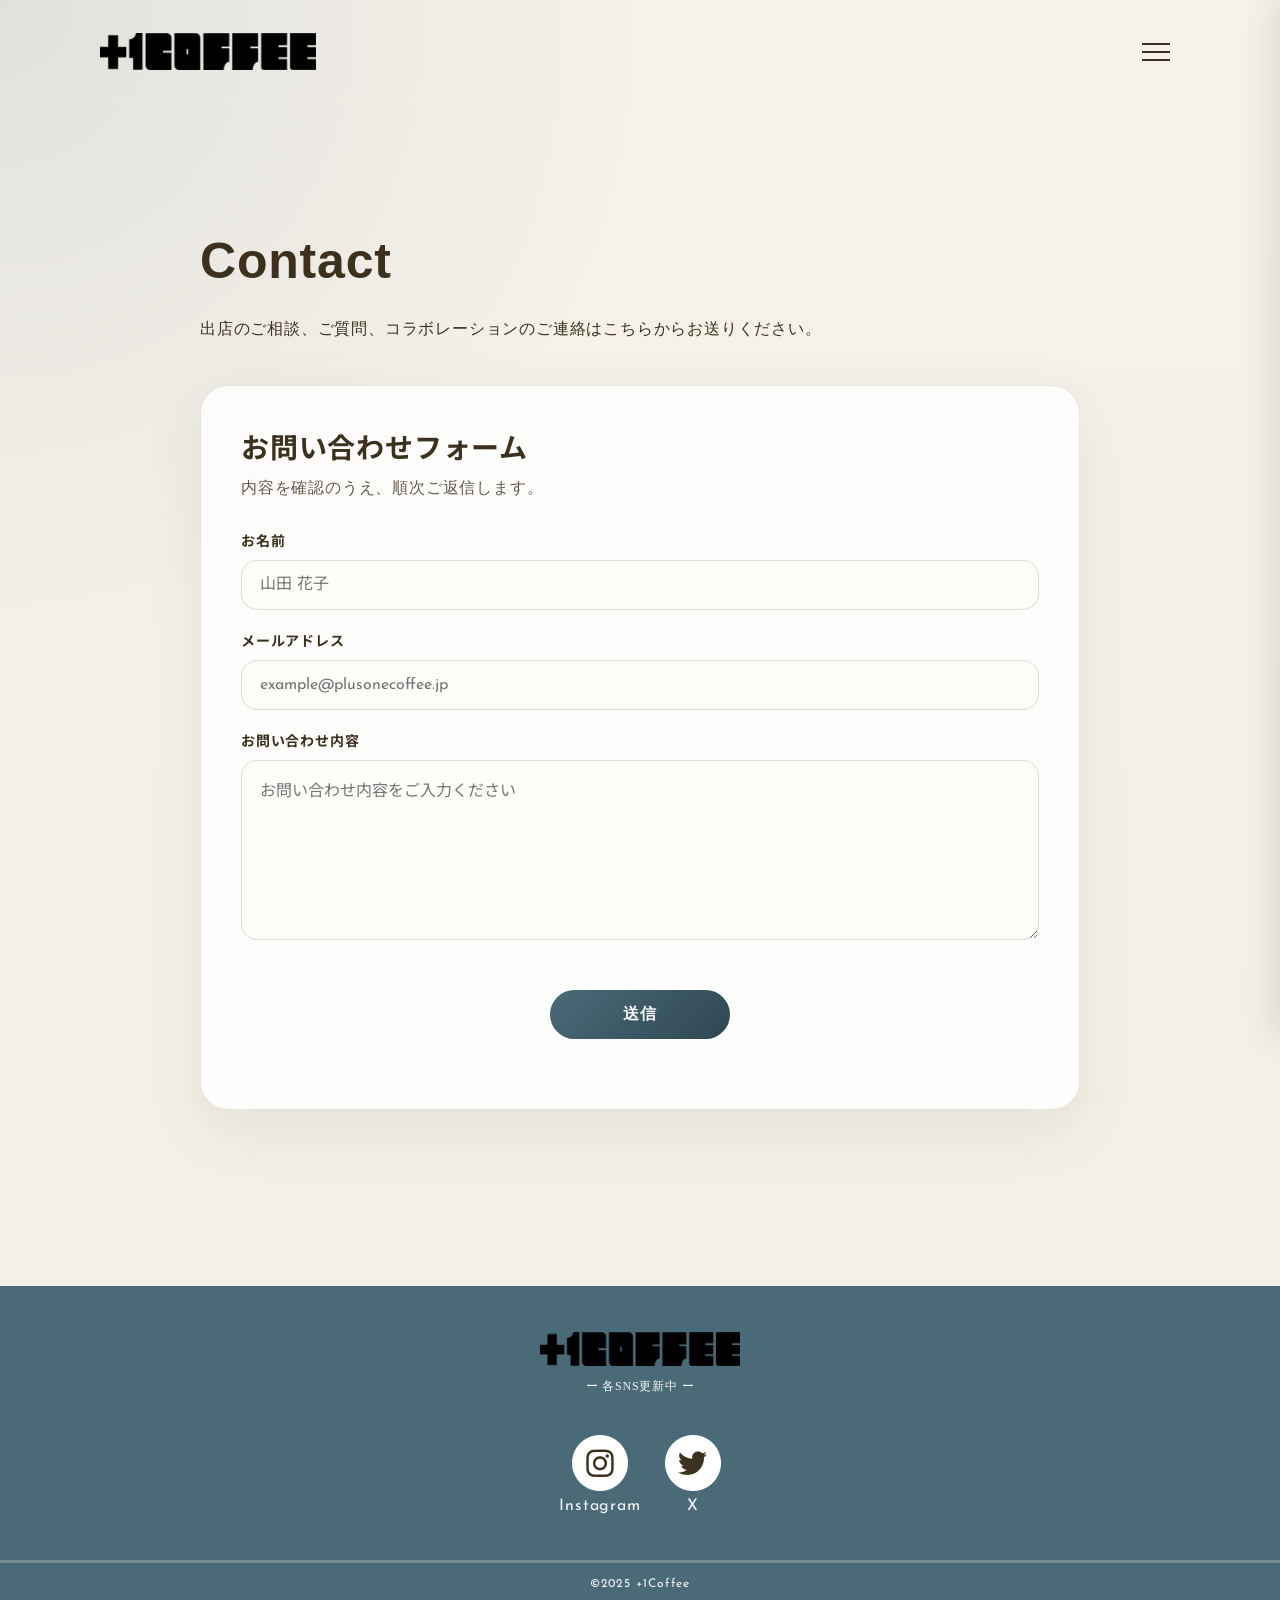
==== contact.html @ cef150f5 "add FAQ and beverages and contact pages" ====
<!DOCTYPE html>
<html lang="ja">
<head>
    <meta charset="UTF-8">
    <meta name="viewport" content="width=device-width, initial-scale=1.0">
    <link rel="icon" href="favicon.ico" type="image/x-icon">
    <meta name="robots" content="noindex">
    <title>+1Coffee - Contact</title>
    <meta name="description" content="+1Coffeeのお問い合わせページです。">

    <link rel="preconnect" href="https://fonts.googleapis.com">
    <link rel="preconnect" href="https://fonts.gstatic.com" crossorigin>
    <link
        href="https://fonts.googleapis.com/css2?family=Josefin+Sans:wght@300;400;700&family=Noto+Sans+JP:wght@300;400;700&display=swap"
        rel="stylesheet"
    >
    <link rel="stylesheet" href="./css/main_style.css">
    <link rel="stylesheet" href="./css/contact_style.css">
</head>
<body>
    <header class="header">
        <div class="header-inner">
            <h1 class="header-logo">
                <a href="./main.html#top">
                    <img src="./img/logo.png" alt="+1Coffee ロゴ">
                </a>
            </h1>
            <button type="button" class="menu-toggle" aria-expanded="false" aria-controls="menu-drawer" aria-label="メニューを開く">
                <span class="menu-toggle-line"></span>
                <span class="menu-toggle-line"></span>
                <span class="menu-toggle-line"></span>
            </button>
        </div>
    </header>
    <div class="menu-drawer-backdrop"></div>
    <nav id="menu-drawer" class="menu-drawer" aria-label="メニューナビゲーション">
        <ul class="menu-drawer-list">
            <li><a href="./main.html" class="menu-drawer-link">Top</a></li>
            <li><a href="./menu.html" class="menu-drawer-link">Beverages</a></li>
            <li><a href="./contact.html" class="menu-drawer-link">Contact</a></li>
            <li><a href="./FAQ.html" class="menu-drawer-link">FAQ</a></li>
        </ul>
    </nav>
    <main>
        <section class="contact-page" id="contact">
            <div class="inner">
                <div class="contact-lead">
                    <h2 class="title contact-title">Contact</h2>
                    <p class="contact-description">
                        出店のご相談、ご質問、コラボレーションのご連絡はこちらからお送りください。
                    </p>
                </div>
                <div class="contact-card">
                    <div class="contact-card-header">
                        <h3 class="contact-card-title">お問い合わせフォーム</h3>
                        <p class="contact-card-text">
                            内容を確認のうえ、順次ご返信します。
                        </p>
                    </div>
                    <form class="contact-form">
                        <label class="contact-field">
                            <span class="contact-label">お名前</span>
                            <input type="text" placeholder="山田 花子" class="contact-input">
                        </label>
                        <label class="contact-field">
                            <span class="contact-label">メールアドレス</span>
                            <input type="email" placeholder="example@plusonecoffee.jp" class="contact-input">
                        </label>
                        <label class="contact-field">
                            <span class="contact-label">お問い合わせ内容</span>
                            <textarea placeholder="お問い合わせ内容をご入力ください" class="contact-textarea"></textarea>
                        </label>
                        <button type="submit" class="contact-submit">送信</button>
                    </form>
                </div>
            </div>
        </section>
    </main>

    <footer class="footer">
        <div class="footer-logo">
            <img src="./img/logo.png" alt="+1Coffee ロゴ">
        </div>
        <p class="footer-text">ー 各SNS更新中 ー</p>
        <ul class="footer-nav-list">
            <li>
                <a href="https://www.instagram.com/plus_one_stand/?__pwa=1" target="_blank" class="footer-nav-item">
                    <img src="./img/icon-instagram.png" alt="Instagramアイコン" class="sns-img">
                    <span class="footer-nav-link-text">Instagram</span>
                </a>
            </li>
            <li>
                <a href="https://x.com/plus_one_coffee/" target="_blank" class="footer-nav-item">
                    <img src="./img/icon-twitter.png" alt="Xアイコン" class="sns-img">
                    <span class="footer-nav-link-text">X</span>
                </a>
            </li>
        </ul>
        <div class="footer-copy-wrapper">
            <small class="footer-copylight">&copy;2025 +1Coffee</small>
        </div>
    </footer>
    <script src="https://ajax.googleapis.com/ajax/libs/jquery/3.6.0/jquery.min.js"></script>
    <script src="./js/main.js"></script>
    <div class="modal_overlay" id="js-modal-overlay"></div>
</body>
</html>
---- css/main_style.css ----
/* =====================
   共通部
===================== */
body {
    font-family: "Josefin Sans", "Noto Sans JP", sans-serif;
    letter-spacing: 0.05em;
    color: #3c301e;
    margin: 0;
    background-color: #f5f5f5;
}

img {
    width: 100%;
    height: auto;
    display: block;
}

.inner {
    padding: 80px 5%;
    max-width: 1200px;
    margin: 0 auto;
}

.title {
    font-size: 50px;
    padding-bottom: 100px;
}

p {
    font-family: "游教科書体";
}

.link {
  text-decoration: none;
}

a {
    text-decoration: none;
    transition: 0.3s;
}

a,
a:hover,
a:visited {
    color: inherit;
}

.products-link,
.beverages-link,
.about-link {
    display: block;
    text-align: center;
    margin: 0 auto;
}

.products-link:hover,
.beverages-link:hover,
.about-link:hover {
    transform: scale(1.05);
}

h1,h2 {
    font-family: "Arial Black", Arial;
}

h3.about-catchphrase {
    text-shadow: 0 0 5px rgba(255,255,255,0.7);
    font-size: 30px;
    font-family: "Big Caslon", "Big Caslon Medium", serif;
}

/* =====================
    Header
===================== */
.header {
    border-bottom: 1px solid rgba(241, 238, 228, 0.25);
    padding: 12px 0;
}

.header-inner {
    padding: 0 40px;
    max-width: 1080px;
    margin: 0 auto;
    display: flex;
    align-items: center;
    justify-content: space-between;
}

.header-logo {
    width: 20%;
}

.menu-toggle {
    position: relative;
    z-index: 30;
    display: inline-flex;
    flex-direction: column;
    justify-content: center;
    gap: 6px;
    width: 48px;
    height: 48px;
    padding: 0;
    border: 0;
    background: transparent;
    cursor: pointer;
}

.menu-toggle-line {
    display: block;
    width: 28px;
    height: 2px;
    margin: 0 auto;
    background-color: #3c301e;
    transition: transform 0.3s ease, opacity 0.3s ease;
}

.menu-drawer-backdrop {
    position: fixed;
    inset: 0;
    background: rgba(60, 48, 30, 0.25);
    opacity: 0;
    visibility: hidden;
    transition: opacity 0.3s ease, visibility 0.3s ease;
    z-index: 20;
}

.menu-drawer {
    position: fixed;
    top: 0;
    right: 0;
    width: min(320px, 82vw);
    height: 100vh;
    padding: 96px 32px 40px;
    background-color: #f1eee4;
    box-shadow: -8px 0 30px rgba(60, 48, 30, 0.12);
    transform: translateX(100%);
    transition: transform 0.3s ease;
    z-index: 25;
}

.menu-drawer-list {
    display: flex;
    flex-direction: column;
    gap: 24px;
    margin: 0;
    padding: 0;
    list-style: none;
}

.menu-drawer-link {
    display: block;
    font-size: 20px;
    font-weight: 700;
}

body.menu-open {
    overflow: hidden;
}

body.menu-open .menu-drawer-backdrop {
    opacity: 1;
    visibility: visible;
}

body.menu-open .menu-drawer {
    transform: translateX(0);
}

body.menu-open .menu-toggle-line:nth-child(1) {
    transform: translateY(8px) rotate(45deg);
}

body.menu-open .menu-toggle-line:nth-child(2) {
    opacity: 0;
}

body.menu-open .menu-toggle-line:nth-child(3) {
    transform: translateY(-8px) rotate(-45deg);
}

.header-nav-list {
    position: fixed;
    top: 50%;
    left: 24px;
    transform: translateY(-50%);
    list-style: none;
    margin: 0;
    padding: 0;
}

.header-nav-item {
    padding: 5px 20px;
}

/* =====================
   FV
===================== */
.fv {
    position: relative;
    overflow: hidden;
}

.fv-container {
    position: absolute;
    top: 50%;
    left: 50%;
    transform: translate(-50%, -50%);
    z-index: 2;
    text-align: center;
    width: 100%;
}

/* =====================
   News（Accordion）
===================== */
.news-title {
    text-align: left;
    padding-bottom: 40px;
}

.news-list {
    max-width: 800px;
    margin: 0 auto;
}

/* アコーディオンボタン */
.accordion__title {
    position: relative;
    padding-left: 44px;
    cursor: pointer;
    background: none;
    border: none;
    outline: none;
    font-size: 20px;
}

/* 共通線 */
.accordion__title::before,
.accordion__title::after {
    content: "";
    position: absolute;
    left: 0;
    top: 50%;
    width: 14px;
    height: 1.5px;
    background-color: #3c301e;
    transition: opacity 0.3s, transform 0.3s;
}

/* 横線 */
.accordion__title::before {
    transform: translateY(-50%);
}

/* 縦線（＋用） */
.accordion__title::after {
    transform: translateY(-50%) rotate(90deg);
}

/* 開いたら − */
.accordion__title.is-open::after {
    opacity: 0;
}

/* hover */
.accordion__title:hover::before,
.accordion__title:hover::after {
    background-color: #6b8e9e;
}

.accordion__content {
    display: none;
}

.news-item {
    border-bottom: 1px solid rgba(60, 48, 30, 0.2);
    padding: 16px 0;
}

.news-detail {
    margin-top: 12px;
    line-height: 1.8;
    text-align: center;
}

/* =====================
   Products
===================== */
.products-title {
    text-align: center;
}

.products-contents {
    display: flex;
    gap: 40px;
    align-items: center;
}

.products-img {
    width: 50%;
}

/* =====================
   Beverages
===================== */
.beverages-title {
    text-align: right;
}

.beverages-contents {
    display: flex;
    align-items: center;
    gap: 40px;
}

.beverages-text-contents {
    flex: 1;
}

img.beverages-img {
    width: 50%;
    max-width: 100%;
}

.beverages-link-text {
    padding: 60px 0;
    text-align: right;
}

/* =====================
   About
===================== */
.about-title {
    text-align: center;
    padding-bottom: 0;
}

.about-catchphrase {
    text-align: center;
    padding: 100px 0;
    font-size: 40px;
}

.about-text {
    text-align: center;
    padding-bottom: 80px;
}

.about-link-text {
    padding: 60px 0;
    text-align: right;
}

/* =====================
   Shop / Pop-up
===================== */
.shop-map {
    padding: 50px 0;
    width: 60%;
    margin: 0 auto;
}

/* =====================
   Footer
===================== */
.footer {
    background-color: #4A6A78;
    text-align: center;
    padding-top: 46px;
    color: #f5f5f5; /* 黒から白に変更で可読性向上 */
}

.footer-logo {
    width: 200px;
    margin: 0 auto;
}

.footer-text,
.footer-copylight {
    font-size: 12px;
}

.footer-nav-list {
    margin-top: 40px;
    display: flex;
    justify-content: center;
    gap: 24px;
    padding: 0 20px;
    list-style: none;
}

.footer-nav-link-text {
    display: block;
    text-align: center;
    width: 100%;
}
.footer-nav-item {
    display: flex;
    flex-direction: column;
    align-items: center;
}
.sns-img {
    width: 56px;
    display: block;
    padding-bottom: 7px;
}

.footer-copy-wrapper {
    border-top: 3px solid rgba(241, 238, 228, 0.25);
    padding: 12px;
    margin-top: 46px;
}

@media screen and (max-width: 767px) {
    .inner {
        padding: 56px 20px;
    }

    .title {
        font-size: 36px;
        padding-bottom: 56px;
    }

    .header-inner {
        padding: 0 20px;
    }

    .header-logo {
        width: 120px;
    }

    .header-nav {
        display: none;
    }

    .menu-drawer {
        width: 100%;
        padding: 88px 24px 32px;
    }

    .fv {
        min-height: 72vh;
    }

    .fv picture,
    .fv img {
        height: 72vh;
        object-fit: cover;
    }

    .fv-container {
        padding: 0 20px;
        width: calc(100% - 40px);
    }

    h3.about-catchphrase {
        font-size: 24px;
        line-height: 1.6;
    }

    .accordion__title {
        width: 100%;
        font-size: 16px;
        line-height: 1.6;
        text-align: left;
    }

    .products-contents,
    .beverages-contents {
        flex-direction: column;
        gap: 24px;
    }

    .products-img,
    img.beverages-img {
        width: 100%;
    }

    .products-text-contents,
    .beverages-text-contents {
        width: 100%;
    }

    .products-title,
    .beverages-title,
    .about-title {
        text-align: left;
    }

    .about-catchphrase {
        padding: 56px 0 32px;
        font-size: 28px;
        line-height: 1.6;
    }

    .about-text {
        text-align: left;
        padding-bottom: 48px;
        line-height: 1.9;
    }

    .shop-map {
        width: 100%;
        padding: 32px 0 0;
    }

    .footer {
        padding-top: 36px;
    }

    .footer-logo {
        width: 160px;
    }

    .footer-nav-list {
        gap: 20px;
        padding: 0 16px;
    }
}
---- css/contact_style.css ----
body {
    background:
        radial-gradient(circle at top left, rgba(74, 106, 120, 0.12), transparent 32%),
        linear-gradient(180deg, #f6f2ea 0%, #f3efe6 100%);
}

.contact-page {
    padding: 48px 0 96px;
}

.contact-page .inner {
    max-width: 880px;
}

.contact-lead {
    margin-bottom: 40px;
}

.contact-eyebrow {
    margin: 0 0 16px;
    font-size: 14px;
    font-weight: 700;
    letter-spacing: 0.18em;
    text-transform: uppercase;
    color: #4a6a78;
}

.contact-title {
    margin: 0;
    padding-bottom: 24px;
}

.contact-submit {
    justify-self: center;
    margin:30px
}

.contact-description {
    margin: 0;
    max-width: 640px;
    line-height: 1.9;
}

.contact-card {
    padding: 40px;
    border: 1px solid rgba(60, 48, 30, 0.12);
    border-radius: 28px;
    background: rgba(255, 255, 255, 0.82);
    box-shadow: 0 20px 60px rgba(60, 48, 30, 0.08);
    backdrop-filter: blur(8px);
}

.contact-card-header {
    margin-bottom: 28px;
}

.contact-card-title {
    margin: 0 0 8px;
    font-size: 28px;
}

.contact-card-text {
    margin: 0;
    line-height: 1.8;
    color: rgba(60, 48, 30, 0.8);
}

.contact-form {
    display: grid;
    gap: 20px;
}

.contact-field {
    display: grid;
    gap: 10px;
}

.contact-label {
    font-size: 14px;
    font-weight: 700;
}

.contact-input,
.contact-textarea {
    width: 100%;
    box-sizing: border-box;
    padding: 16px 18px;
    border: 1px solid rgba(60, 48, 30, 0.16);
    border-radius: 16px;
    background-color: #fffdfa;
    font: inherit;
    color: inherit;
}

.contact-input:focus,
.contact-textarea:focus {
    outline: none;
    border-color: #4a6a78;
    box-shadow: 0 0 0 4px rgba(74, 106, 120, 0.12);
}

.contact-textarea {
    min-height: 180px;
    resize: vertical;
}

.contact-submit {
    justify-self: center;
    min-width: 180px;
    padding: 14px 28px;
    border: 0;
    border-radius: 999px;
    background: linear-gradient(135deg, #4a6a78 0%, #2f4752 100%);
    color: #f5f5f5;
    font-size: 16px;
    font-weight: 700;
    letter-spacing: 0.08em;
    cursor: pointer;
    transition: transform 0.2s ease, box-shadow 0.2s ease;
}

.contact-submit:hover {
    transform: translateY(-1px);
    box-shadow: 0 12px 24px rgba(47, 71, 82, 0.22);
}

@media screen and (max-width: 767px) {
    .contact-page {
        padding: 32px 0 72px;
    }

    .contact-lead {
        margin-bottom: 28px;
    }

    .contact-title {
        padding-bottom: 16px;
    }

    .contact-card {
        padding: 24px 20px;
        border-radius: 20px;
    }

    .contact-card-title {
        font-size: 22px;
    }

    .contact-submit {
        width: 100%;
        justify-self: stretch;
    }
}
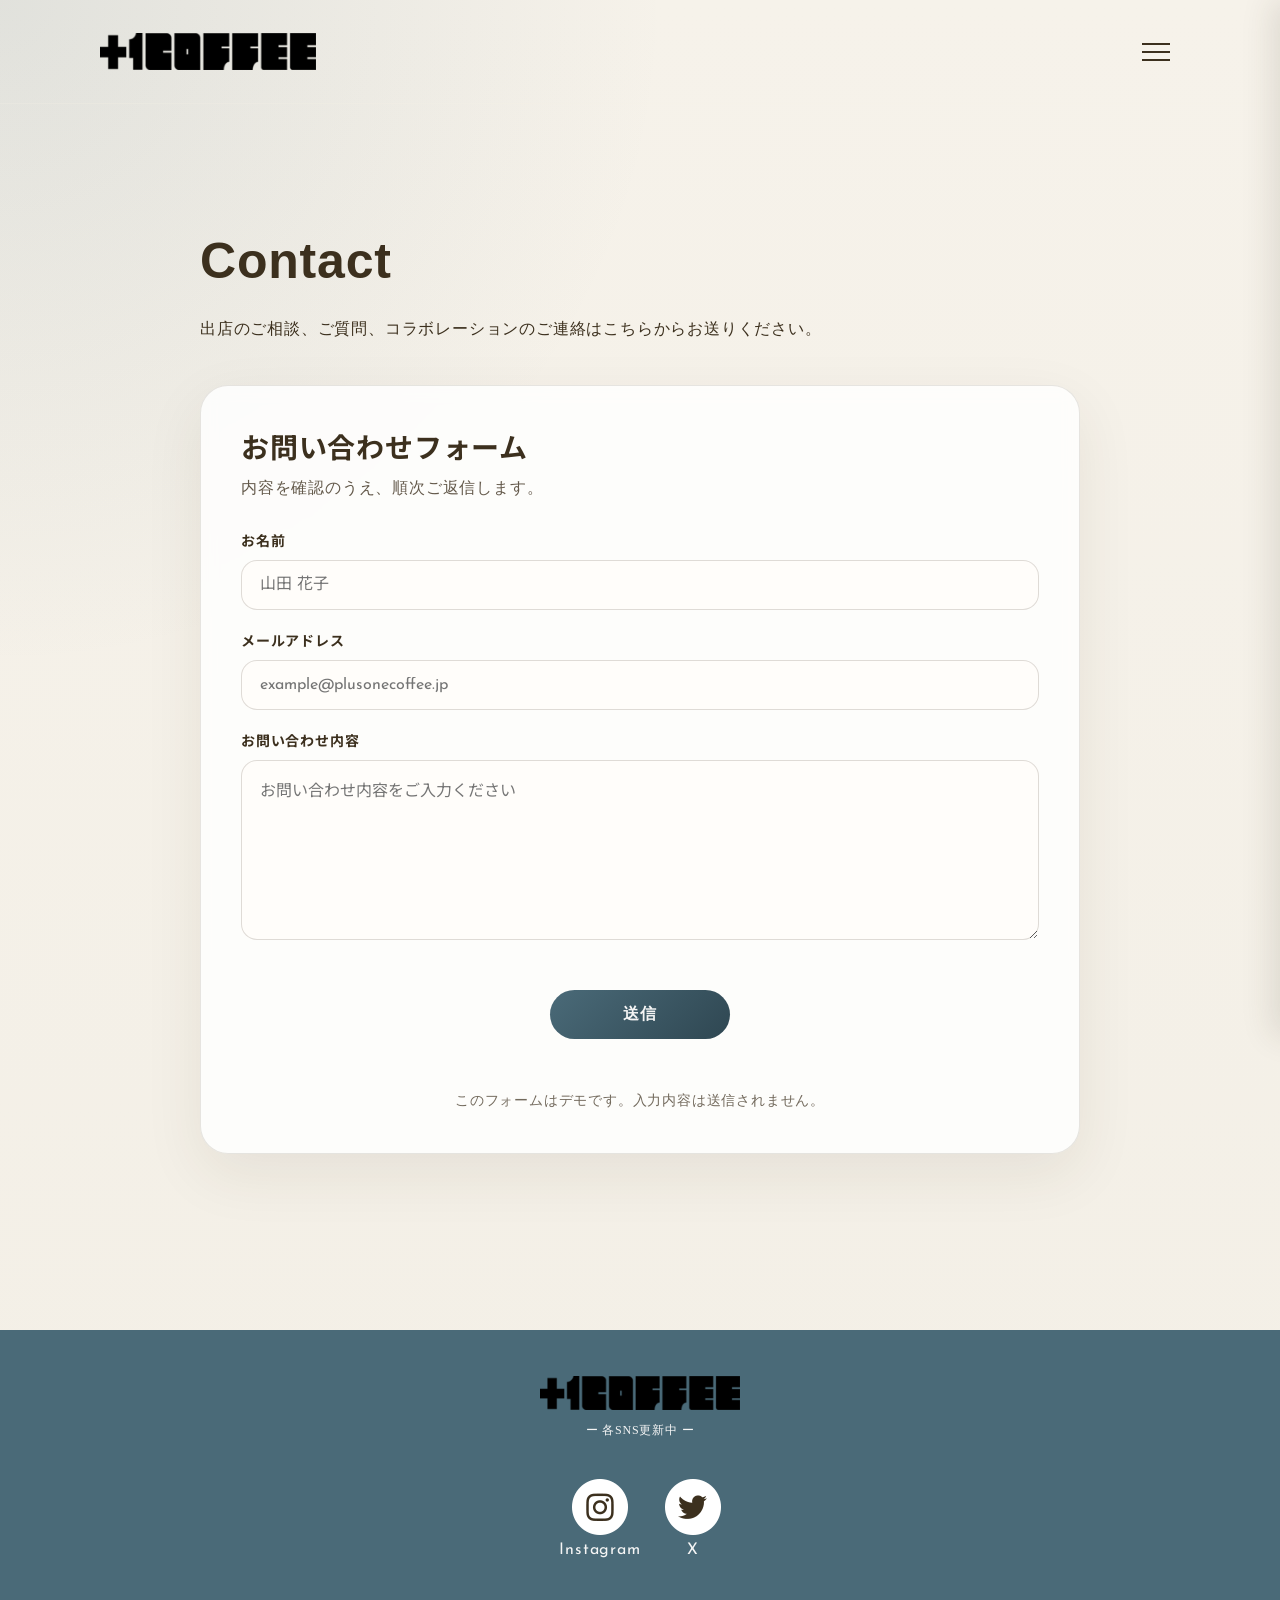
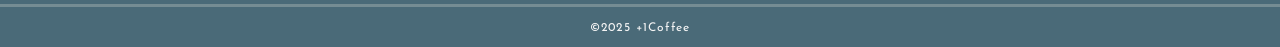
==== commit 47972c66: "Complete site entry point and contact demo" ====
--- a/contact.html
+++ b/contact.html
@@ -21,7 +21,7 @@
     <header class="header">
         <div class="header-inner">
             <h1 class="header-logo">
-                <a href="./main.html#top">
+                <a href="./index.html#top">
                     <img src="./img/logo.png" alt="+1Coffee ロゴ">
                 </a>
             </h1>
@@ -35,7 +35,7 @@
     <div class="menu-drawer-backdrop"></div>
     <nav id="menu-drawer" class="menu-drawer" aria-label="メニューナビゲーション">
         <ul class="menu-drawer-list">
-            <li><a href="./main.html" class="menu-drawer-link">Top</a></li>
+            <li><a href="./index.html" class="menu-drawer-link">Top</a></li>
             <li><a href="./menu.html" class="menu-drawer-link">Beverages</a></li>
             <li><a href="./contact.html" class="menu-drawer-link">Contact</a></li>
             <li><a href="./FAQ.html" class="menu-drawer-link">FAQ</a></li>
@@ -57,20 +57,22 @@
                             内容を確認のうえ、順次ご返信します。
                         </p>
                     </div>
-                    <form class="contact-form">
-                        <label class="contact-field">
+                    <form class="contact-form" id="contact-form">
+                        <label class="contact-field" for="contact-name">
                             <span class="contact-label">お名前</span>
-                            <input type="text" placeholder="山田 花子" class="contact-input">
+                            <input id="contact-name" name="name" type="text" placeholder="山田 花子" autocomplete="name" required class="contact-input">
                         </label>
-                        <label class="contact-field">
+                        <label class="contact-field" for="contact-email">
                             <span class="contact-label">メールアドレス</span>
-                            <input type="email" placeholder="example@plusonecoffee.jp" class="contact-input">
+                            <input id="contact-email" name="email" type="email" placeholder="example@plusonecoffee.jp" autocomplete="email" required class="contact-input">
                         </label>
-                        <label class="contact-field">
+                        <label class="contact-field" for="contact-message">
                             <span class="contact-label">お問い合わせ内容</span>
-                            <textarea placeholder="お問い合わせ内容をご入力ください" class="contact-textarea"></textarea>
+                            <textarea id="contact-message" name="message" placeholder="お問い合わせ内容をご入力ください" required class="contact-textarea"></textarea>
                         </label>
                         <button type="submit" class="contact-submit">送信</button>
+                        <p class="contact-form-note">このフォームはデモです。入力内容は送信されません。</p>
+                        <p class="contact-form-status" id="contact-form-status" role="status" aria-live="polite" tabindex="-1" hidden></p>
                     </form>
                 </div>
             </div>
@@ -84,13 +86,13 @@
         <p class="footer-text">ー 各SNS更新中 ー</p>
         <ul class="footer-nav-list">
             <li>
-                <a href="https://www.instagram.com/plus_one_stand/?__pwa=1" target="_blank" class="footer-nav-item">
+                <a href="https://www.instagram.com/plus_one_stand/?__pwa=1" target="_blank" rel="noopener noreferrer" class="footer-nav-item">
                     <img src="./img/icon-instagram.png" alt="Instagramアイコン" class="sns-img">
                     <span class="footer-nav-link-text">Instagram</span>
                 </a>
             </li>
             <li>
-                <a href="https://x.com/plus_one_coffee/" target="_blank" class="footer-nav-item">
+                <a href="https://x.com/plus_one_coffee/" target="_blank" rel="noopener noreferrer" class="footer-nav-item">
                     <img src="./img/icon-twitter.png" alt="Xアイコン" class="sns-img">
                     <span class="footer-nav-link-text">X</span>
                 </a>
@@ -100,8 +102,6 @@
             <small class="footer-copylight">&copy;2025 +1Coffee</small>
         </div>
     </footer>
-    <script src="https://ajax.googleapis.com/ajax/libs/jquery/3.6.0/jquery.min.js"></script>
     <script src="./js/main.js"></script>
-    <div class="modal_overlay" id="js-modal-overlay"></div>
 </body>
 </html>
--- a/css/contact_style.css
+++ b/css/contact_style.css
@@ -124,6 +124,31 @@
     box-shadow: 0 12px 24px rgba(47, 71, 82, 0.22);
 }
 
+.contact-form-note,
+.contact-form-status {
+    margin: 0;
+    text-align: center;
+    line-height: 1.7;
+}
+
+.contact-form-note {
+    color: rgba(60, 48, 30, 0.72);
+    font-size: 14px;
+}
+
+.contact-form-status {
+    padding: 14px 18px;
+    border-radius: 14px;
+    background-color: rgba(74, 106, 120, 0.12);
+    color: #2f4752;
+    font-weight: 700;
+}
+
+.contact-form-status:focus {
+    outline: 3px solid rgba(74, 106, 120, 0.28);
+    outline-offset: 3px;
+}
+
 @media screen and (max-width: 767px) {
     .contact-page {
         padding: 32px 0 72px;
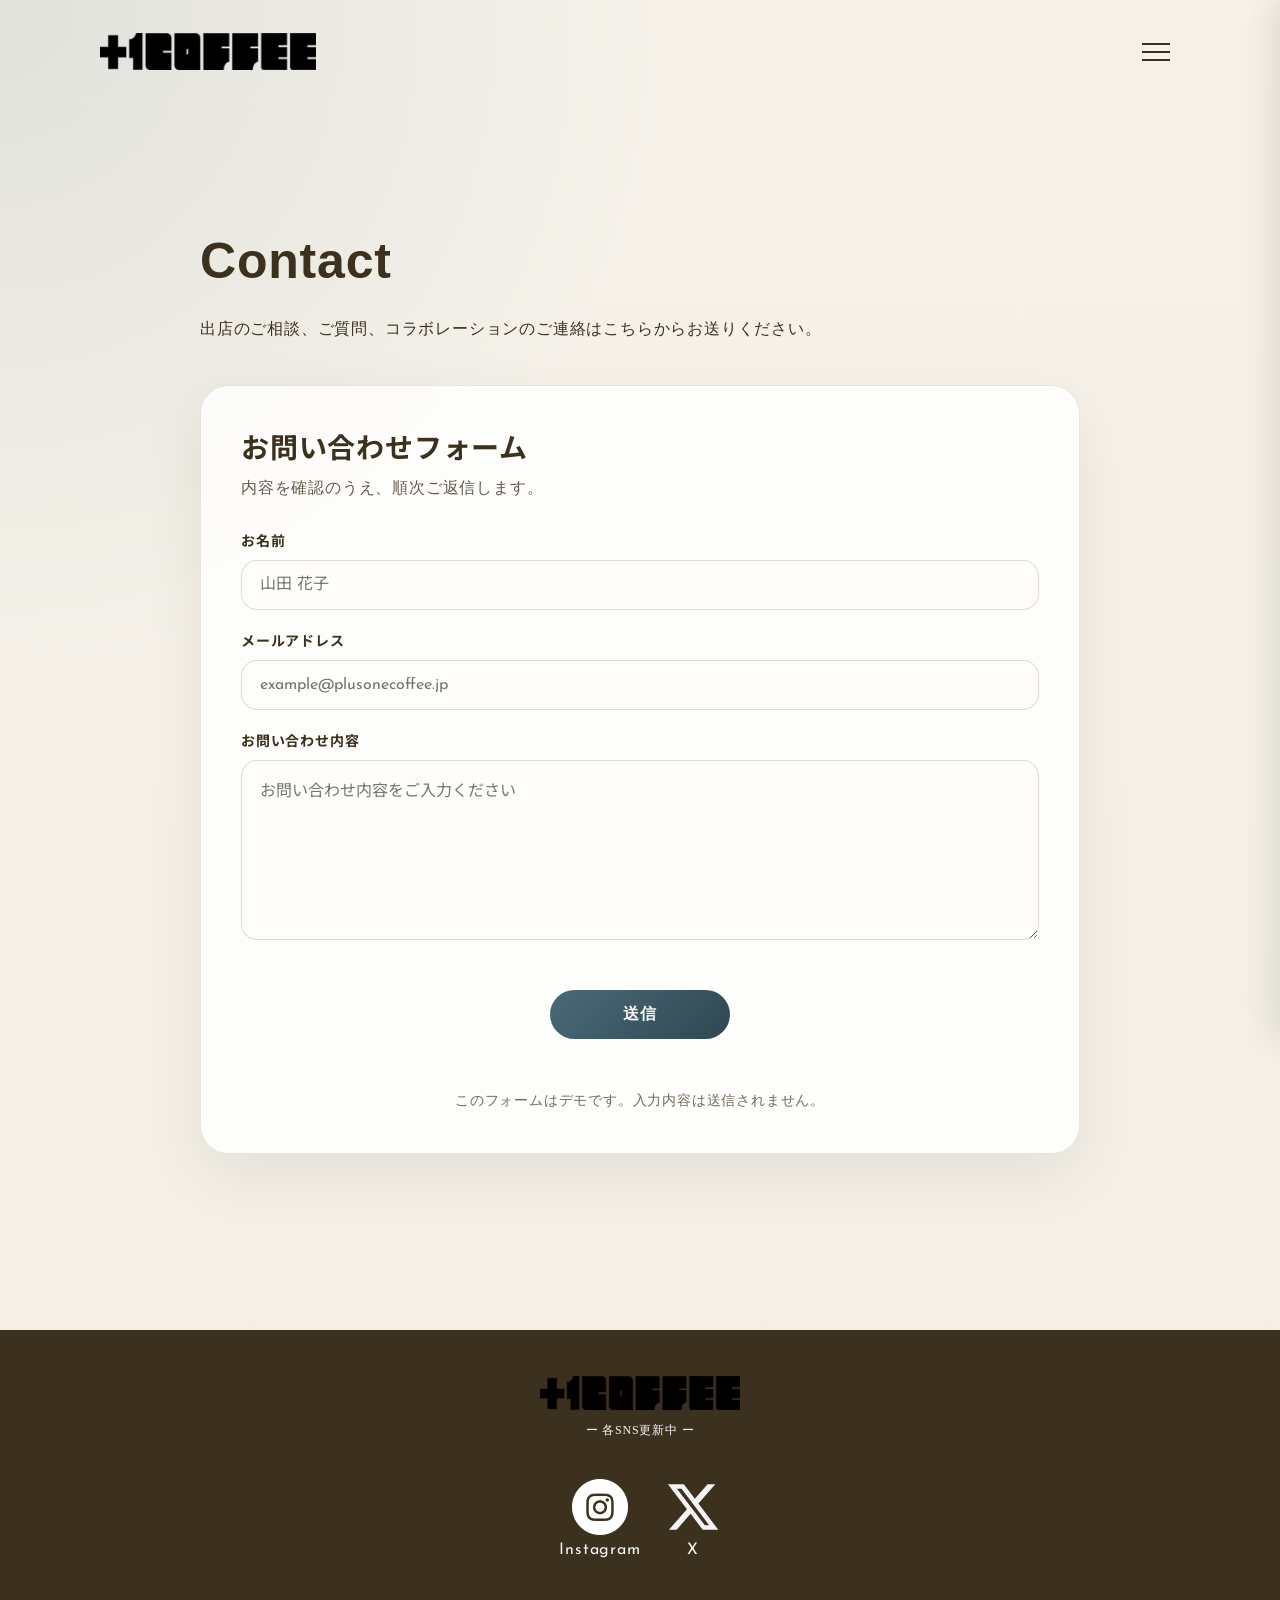
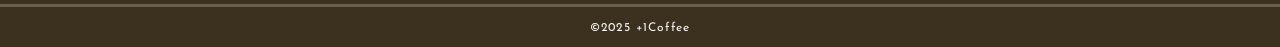
==== commit 106039a3: "フッターのTwitterアイコンをXに変更" ====
--- a/contact.html
+++ b/contact.html
@@ -93,7 +93,9 @@
             </li>
             <li>
                 <a href="https://x.com/plus_one_coffee/" target="_blank" rel="noopener noreferrer" class="footer-nav-item">
-                    <img src="./img/icon-twitter.png" alt="Xアイコン" class="sns-img">
+                    <svg class="sns-img" viewBox="0 0 24 24" width="56" height="56" role="img" aria-label="Xアイコン">
+                        <path fill="currentColor" d="M18.244 2.25h3.308l-7.227 8.26 8.502 11.24h-6.657l-5.214-6.817L4.99 21.75H1.68l7.73-8.835L1.254 2.25H8.08l4.713 6.231 5.451-6.231Zm-1.161 17.52h1.833L7.084 4.126H5.117L17.083 19.77Z"/>
+                    </svg>
                     <span class="footer-nav-link-text">X</span>
                 </a>
             </li>
--- a/css/main_style.css
+++ b/css/main_style.css
@@ -364,7 +364,7 @@
    Footer
 ===================== */
 .footer {
-    background-color: #4A6A78;
+    background-color: #3c301e;
     text-align: center;
     padding-top: 46px;
     color: #f5f5f5; /* 黒から白に変更で可読性向上 */
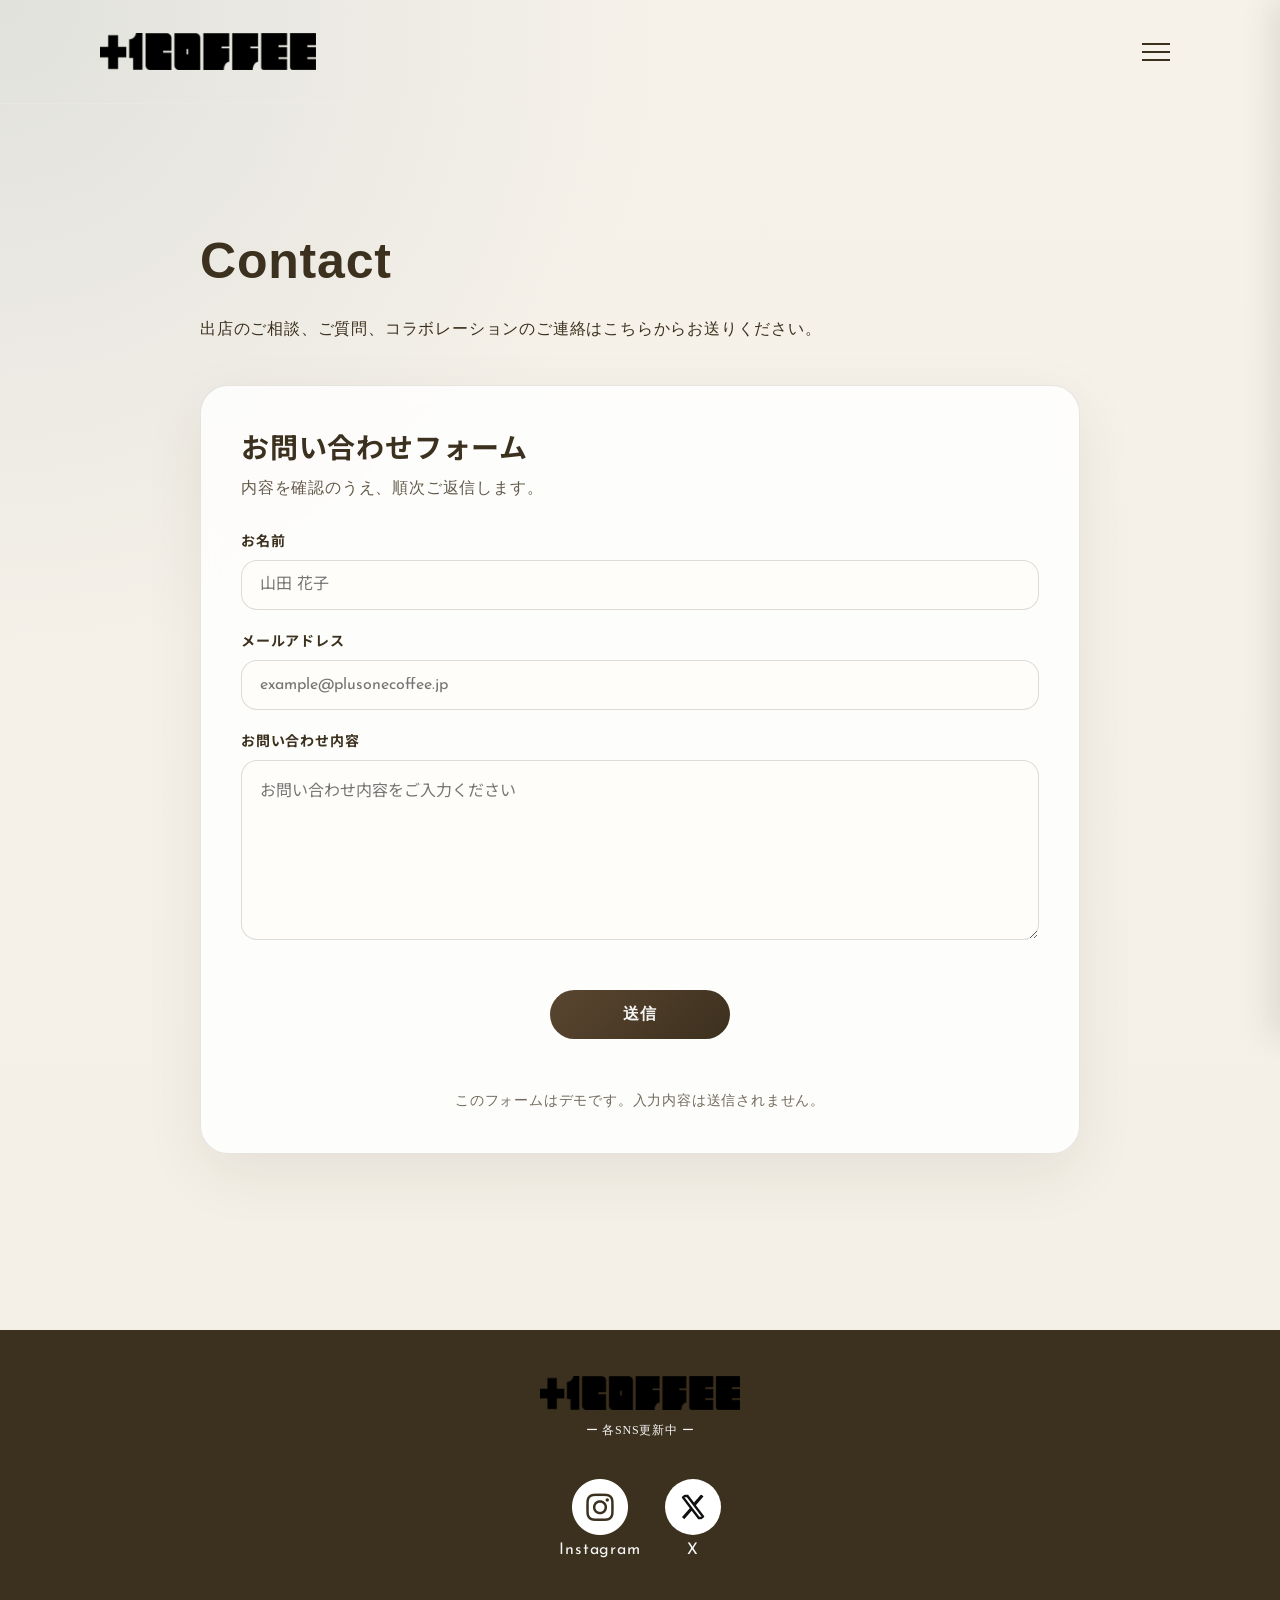
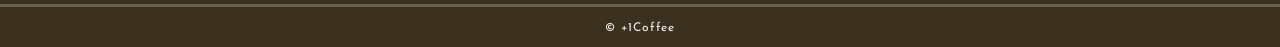
==== commit 64ddd474: "Copyrightを自動更新に変更" ====
--- a/contact.html
+++ b/contact.html
@@ -93,7 +93,7 @@
             </li>
             <li>
                 <a href="https://x.com/plus_one_coffee/" target="_blank" rel="noopener noreferrer" class="footer-nav-item">
-                    <svg class="sns-img" viewBox="0 0 24 24" width="56" height="56" role="img" aria-label="Xアイコン">
+                    <svg class="sns-img sns-x-icon" viewBox="0 0 24 24" width="56" height="56" role="img" aria-label="Xアイコン">
                         <path fill="currentColor" d="M18.244 2.25h3.308l-7.227 8.26 8.502 11.24h-6.657l-5.214-6.817L4.99 21.75H1.68l7.73-8.835L1.254 2.25H8.08l4.713 6.231 5.451-6.231Zm-1.161 17.52h1.833L7.084 4.126H5.117L17.083 19.77Z"/>
                     </svg>
                     <span class="footer-nav-link-text">X</span>
@@ -101,7 +101,7 @@
             </li>
         </ul>
         <div class="footer-copy-wrapper">
-            <small class="footer-copylight">&copy;2025 +1Coffee</small>
+            <small class="footer-copylight">&copy;<span class="js-current-year"></span> +1Coffee</small>
         </div>
     </footer>
     <script src="./js/main.js"></script>
--- a/css/main_style.css
+++ b/css/main_style.css
@@ -48,15 +48,36 @@
 .products-link,
 .beverages-link,
 .about-link {
+    position: relative;
     display: block;
-    text-align: center;
-    margin: 0 auto;
-}
-
-.products-link:hover,
-.beverages-link:hover,
-.about-link:hover {
-    transform: scale(1.05);
+    width: fit-content;
+    padding-bottom: 4px;
+    text-align: center;
+    margin: 0 auto;
+}
+
+.products-link::after,
+.beverages-link::after,
+.about-link::after {
+    content: "";
+    position: absolute;
+    right: 0;
+    bottom: 0;
+    left: 0;
+    height: 1px;
+    background-color: currentColor;
+    transform: scaleX(0);
+    transform-origin: left;
+    transition: transform 0.3s ease;
+}
+
+.products-link:hover::after,
+.products-link:focus-visible::after,
+.beverages-link:hover::after,
+.beverages-link:focus-visible::after,
+.about-link:hover::after,
+.about-link:focus-visible::after {
+    transform: scaleX(1);
 }
 
 h1,h2 {
@@ -235,41 +256,34 @@
 }
 
 /* 共通線 */
-.accordion__title::before,
-.accordion__title::after {
-    content: "";
+.accordion__title::before {
+    content: "▶";
     position: absolute;
     left: 0;
     top: 50%;
-    width: 14px;
-    height: 1.5px;
-    background-color: #3c301e;
-    transition: opacity 0.3s, transform 0.3s;
-}
-
-/* 横線 */
-.accordion__title::before {
+    color: #3c301e;
+    font-size: 13px;
+    line-height: 1;
     transform: translateY(-50%);
-}
-
-/* 縦線（＋用） */
+    transition: color 0.3s, transform 0.3s;
+}
+
 .accordion__title::after {
+    content: none;
+}
+
+/* 開いたら下向きにする */
+.accordion__title.is-open::before {
     transform: translateY(-50%) rotate(90deg);
 }
 
-/* 開いたら − */
-.accordion__title.is-open::after {
-    opacity: 0;
-}
-
 /* hover */
-.accordion__title:hover::before,
-.accordion__title:hover::after {
-    background-color: #6b8e9e;
+.accordion__title:hover::before {
+    color: #6b8e9e;
 }
 
 .accordion__content {
-    display: none;
+    margin-top: 12px;
 }
 
 .news-item {
@@ -358,6 +372,15 @@
     padding: 50px 0;
     width: 60%;
     margin: 0 auto;
+}
+
+.shop-info-link {
+    text-decoration: underline;
+    text-underline-offset: 3px;
+}
+
+.shop-info-link:hover {
+    opacity: 0.65;
 }
 
 /* =====================
@@ -401,8 +424,19 @@
 }
 .sns-img {
     width: 56px;
+    height: 56px;
     display: block;
-    padding-bottom: 7px;
+    margin-bottom: 7px;
+    padding: 0;
+    box-sizing: border-box;
+    object-fit: contain;
+}
+
+.sns-x-icon {
+    padding: 13px;
+    border-radius: 50%;
+    background-color: #ffffff;
+    color: #111111;
 }
 
 .footer-copy-wrapper {
--- a/css/contact_style.css
+++ b/css/contact_style.css
@@ -110,7 +110,7 @@
     padding: 14px 28px;
     border: 0;
     border-radius: 999px;
-    background: linear-gradient(135deg, #4a6a78 0%, #2f4752 100%);
+    background: linear-gradient(135deg, #5a4630 0%, #3c301e 100%);
     color: #f5f5f5;
     font-size: 16px;
     font-weight: 700;
@@ -121,7 +121,7 @@
 
 .contact-submit:hover {
     transform: translateY(-1px);
-    box-shadow: 0 12px 24px rgba(47, 71, 82, 0.22);
+    box-shadow: 0 12px 24px rgba(60, 48, 30, 0.25);
 }
 
 .contact-form-note,
